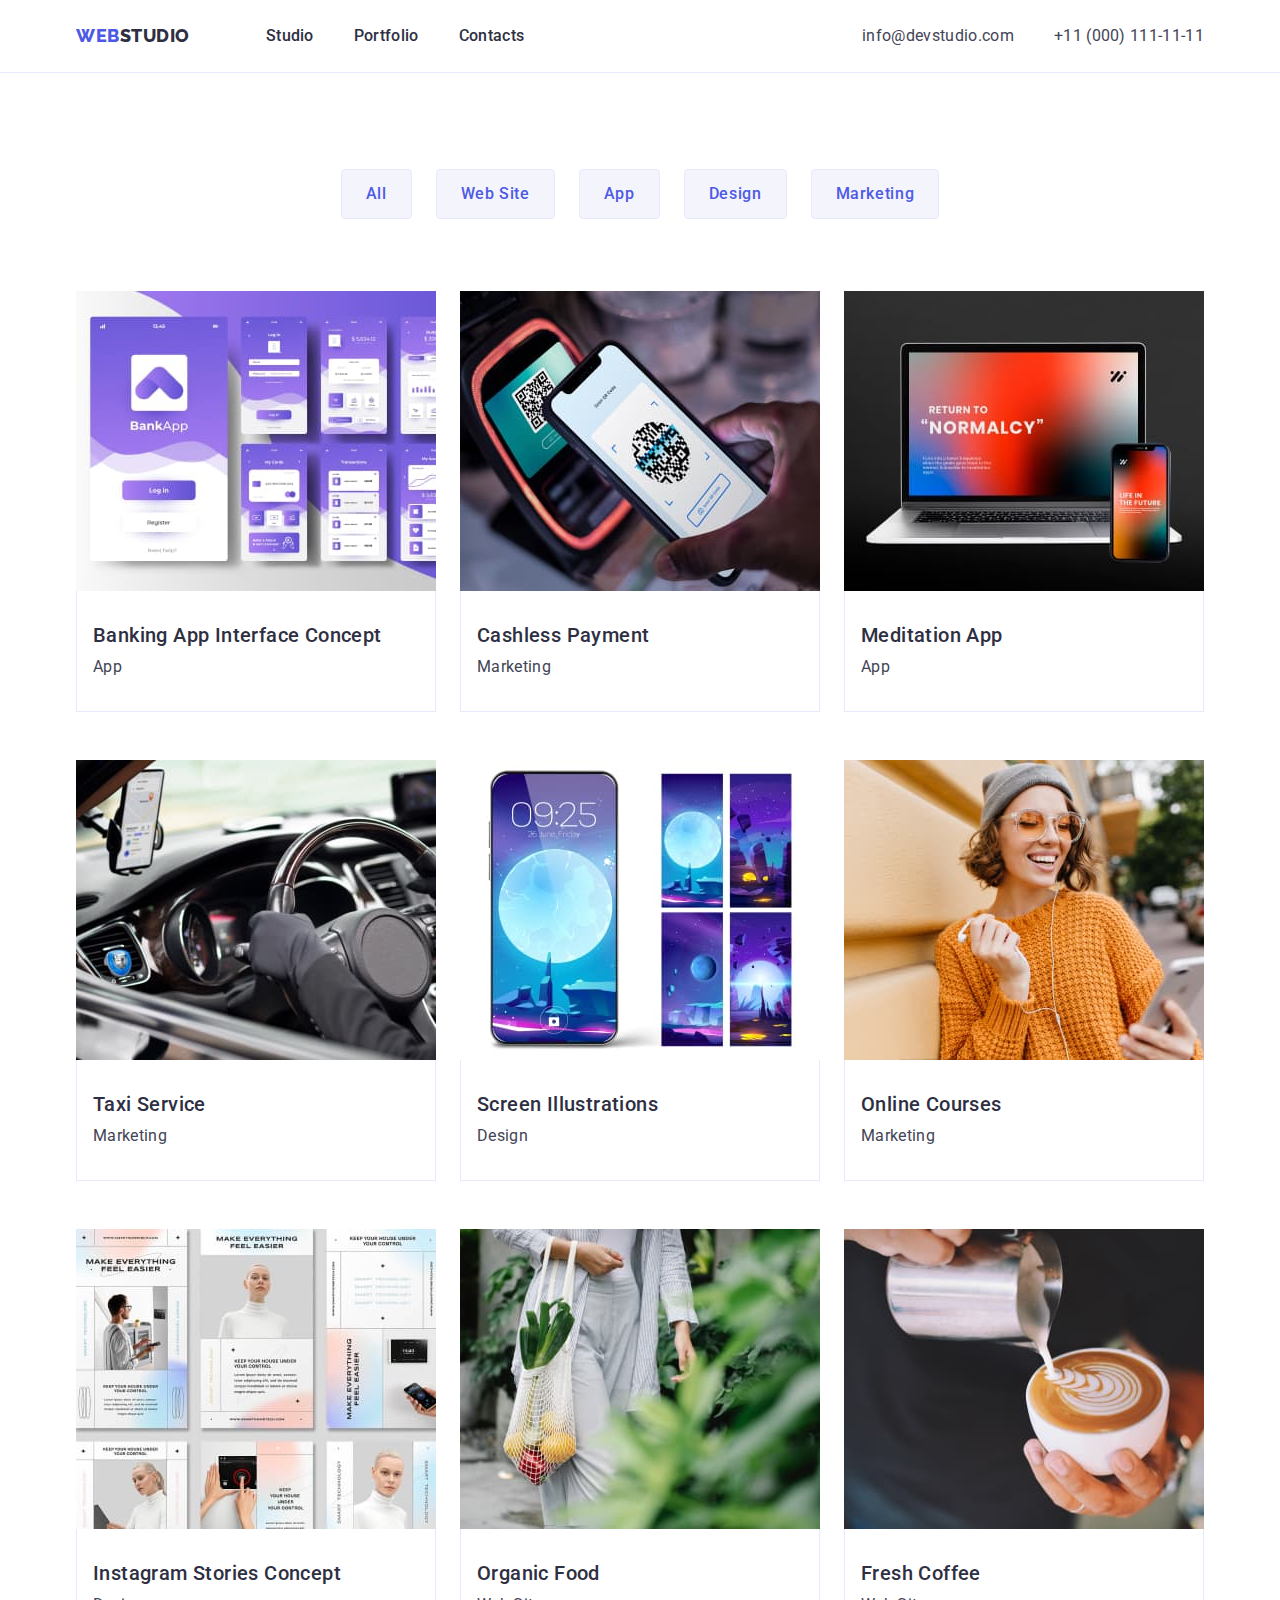
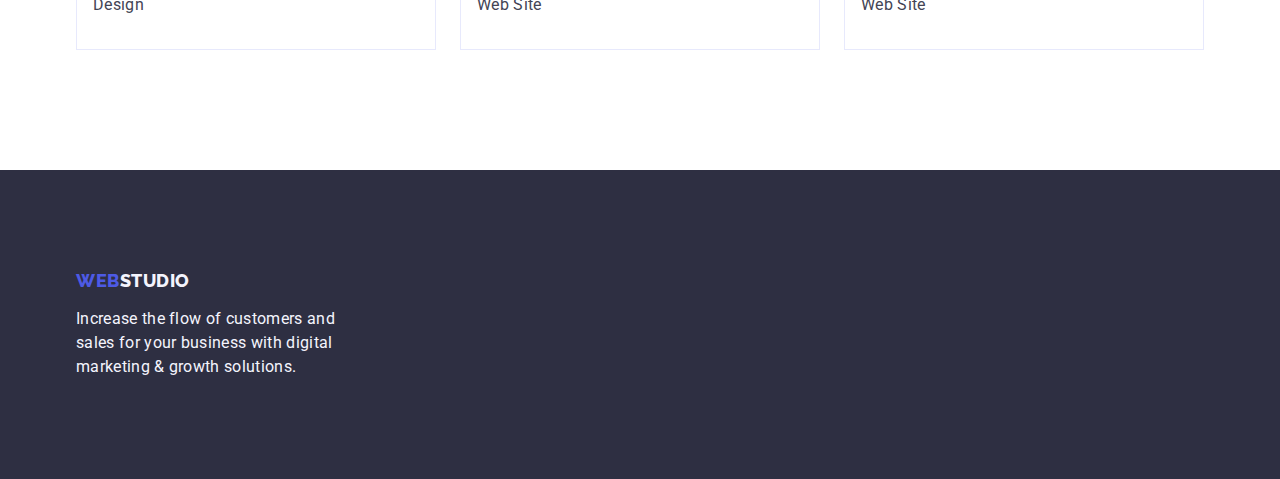
==== portfolio.html @ 6a28d592 "Initial commit" ====
<!DOCTYPE html>
<html lang="en">
<head>
    <meta charset="UTF-8">
    <meta name="viewport" content="width=device-width, initial-scale=1.0">
    <title>WebStudio-Portfolio</title>

    <link rel="preconnect" href="https://fonts.googleapis.com">
    <link rel="preconnect" href="https://fonts.gstatic.com" crossorigin>
    <link href="https://fonts.googleapis.com/css2?family=Raleway:wght@800&family=Roboto:wght@400;500;700&display=swap"
        rel="stylesheet">

    <link rel="stylesheet" href="https://cdn.jsdelivr.net/npm/modern-normalize@2.0.0/modern-normalize.min.css">

    <link rel="stylesheet" href="./css/styles.css">

    
</head>

<body>
<header class="header">

    <div class="header-container container">
        <nav class="nav-container">
            <a class="logo link" href="./index.html">Web<span class="second-part">Studio</span>
            </a>

            <ul class="list nav-list">
                <li><a href="./index.html" class="first-page link current">Studio</a></li>
                <li><a href="./portfolio.html" class="first-page link current">Portfolio</a></li>
                <li><a href="" class="first-page link current">Contacts</a></li>
            </ul>
        </nav>

        <address class="address list">
            <ul class="contacts list">
                <li><a class="link link email" href="mailto:info@devstudio.com">info@devstudio.com</a></li>
                <li><a class="link link email" href="tel:+110001111111">+11 (000) 111-11-11</a></li>
            </ul>
        </address>
    </div>

</header>
    
    <main>
        <section class="section-portfolio container">
            <div class="container">
                <h1 class="visually-hidden list-adv-title">Portfolio</h1>

                <ul class="list button-list">
                    <li><button class="button-portfolio all" type="button">All</button></li>
                    <li><button class="button-portfolio all" type="button">Web Site</button></li>
                    <li><button class="button-portfolio all" type="button">App</button></li>
                    <li><button class="button-portfolio all" type="button">Design</button></li>
                    <li><button class="button-portfolio all" type="button">Marketing</button></li>
                     </ul>
                
<!--second list in section-->

                <ul class="list cart-set-portfolio">
                    <li class="cart-set-filter"> <a class="link" href="">
                        <img src="./images/img8.jpg" alt="Design of different App interfaces" width="360">
                        <div class="filter-text">
                            <h2 class="link-title">Banking App Interface Concept</h2>
                            <p class="link-text">App</p>
                        </div></a>
                    </li>
                    <li class="cart-set-filter"> <a class="link" href="">
                        <img src="./images/img9.jpg" alt="A man makes payment with a help of cell phone" width="360">
                        <div class="filter-text">
                            <h2 class="link-title">Cashless Payment</h2>
                            <p class="link-text">Marketing</p>
                        </div></a>
                    </li>
                    <li class="cart-set-filter"> <a class="link" href="">
                        <img src="./images/img10.jpg" alt="Laptop with cell phone" width="360">
                        <div class="filter-text">
                            <h2 class="link-title">Meditation App</h2>
                            <p class="link-text">App</p>
                        </div></a>
                    </li>
                    <li class="cart-set-filter"> <a class="link" href="">
                        <img src="./images/img11.jpg" alt="A steering wheel with the hands of driver" width="360">
                        <div class="filter-text">
                            <h2 class="link-title">Taxi Service</h2>
                            <p class="link-text">Marketing</p>
                        </div></a>
                    </li>
                    <li class="cart-set-filter"><a class="link" href="">
                        <img src="./images/img12.jpg" alt="Iphone with different kind of phone screen wallpapers" width="360">
                        <div class="filter-text">
                            <h2 class="link-title">Screen Illustrations</h2>
                            <p class="link-text">Design</p>
                        </div></a>
                    </li>
                    <li class="cart-set-filter"><a class="link" href="">
                        <img src="./images/img13.jpg" alt="A girl wearing sunglasses and earphones is smiling to her phone" width="360">
                        <div class="filter-text">
                            <h2 class="link-title">Online Courses</h2>
                            <p class="link-text">Marketing</p>
                        </div></a>
                    </li>
                    <li class="cart-set-filter"> <a class="link" href="">
                        <img src="./images/img14.jpg" alt="Different designs of social-network with pictures of people" width="360">
                        <div class="filter-text">
                            <h2 class="link-title">Instagram Stories Concept</h2>
                            <p class="link-text">Design</p>
                        </div></a>
                    </li>
                    <li class="cart-set-filter"><a class="link" href="">
                        <img src="./images/img15.jpg" alt="A woman brings in the string bag vegetables" width="360">
                        <div class="filter-text">
                            <h2 class="link-title">Organic Food</h2>
                            <p class="link-text">Web Site</p>
                        </div></a>
                    </li>
                    <li class="cart-set-filter"><a class="link" href="">
                        <img src="./images/img16.jpg" alt="A cup of coffee with design of leave" width="360">
                        <div class="filter-text">
                            <h2 class="link-title">Fresh Coffee</h2>
                            <p class="link-text">Web Site</p>
                        </div></a>
                    </li>
                </ul>
            </div>
        </section>
    
    </main>
    
    <footer class="page-footer">
        <div class="container">
            <a class="logo link link-footer" href="./index.html">Web<span class="footer-second-part">Studio</span>
            </a>
            <p class="slogan">Increase the flow of customers and sales for your business with digital marketing &#38; growth
                solutions.</p>
        </div>
    </footer>
</body>

</html>
---- css/styles.css ----
:root {
    --brand-color: #4d5ae5;
    --primary-text-color: #434455;
    --title-text-color: #2E2F42;
    --background-color-main: white;
    --background-color-dark: #2E2F42;
    --background-color-cloud: #F4F4FD;
    --link-color-change: #404bbf;
    --cornflower: #E7E9FC;
    --indent: 24px;
    --items: 4;
    --items-portfolio: 3;
}

html {
    box-sizing: border-box;
}

*
*::before
*::after {
    box-sizing: inherit;
}
body {
    font-family: 'Roboto', sans-serif;
    color: #434455;
    background-color: var(--background-color-main);
    font-size: 16px;
    line-height: 1.5;
    letter-spacing: 0.32px;
}

section {
    padding: 120px 0;
}

h1,
h2,
h3,
h4,
h5,
h6,
p {
    margin: 0;
}

.container {
    margin: 0 auto;
    width: 1158px;
    padding-left: 15px;
    padding-right: 15px;
} 

img {
    display: block;
}

ul {
    padding: 0;
    margin: 0;
}

.visually-hidden {
    position: absolute;
    width: 1px;
    height: 1px;
    margin: -1px;
    border: 0;
    padding: 0;

    white-space: nowrap;
    clip-path: inset(100%);
    clip: rect(0 0 0 0);
    overflow: hidden;
}

.header {
    border-bottom: 1px solid #e7e9fc;
}

.header-container {
    display: flex;
    }


.nav-container {
    display: flex;
    align-items: center;
    margin-right: auto;
    }

.logo {
    font-family: 'Raleway', sans-serif;
    font-weight: 800;
    font-size: 18px;
    line-height: 1.17;
    letter-spacing: 0.03em;
    text-transform: uppercase;
    color: var(--brand-color);
}

.logo.link {
    text-decoration: none;
    margin: 0;
    margin-right: 76px;
    display: inline-block;
}
.second-part {
    color: var(--title-text-color);
}

.logo:hover {
    color: var(--brand-color);
}

.link {
    text-decoration: none;
    display: block;
}
.list {
    list-style: none;
}

.nav-list {
    display: flex;
    gap: 40px;
}

.first-page.link.current:hover,
.first-page.link.current:focus {
    color: #404bbf;
}
.list .link.current {
    color:var(--link-color-change)
}
.first-page.link.current {
    font-weight: 500;
    font-size: 16px;
    line-height: 1.5;
    letter-spacing: 0.02em;
    color: var(--title-text-color);
    padding: 24px 0;
}

.address.list {
    font-style: normal;
    font-family: 'Roboto', sans-serif;
    font-size: 16px;
    line-height: 1.5;
    letter-spacing: 0.32px;
    display: flex;
    align-items: center;
    justify-content: flex-end;
}

.contacts.list {
    display: flex;
    gap: 40px;
}

.contacts.list:not(:last-child) {
gap: 40px;
}

.link.link.email {
    line-height: 1.5;
    letter-spacing: 0.02em;
    color: var(--primary-text-color);
    padding: 24px 0;
}
.link.link.email:hover,
.link.link.email:focus {
    color: #404bbf;
}
.headline { 
    background-color: var(--title-text-color);
    padding: 188px 0;
}
.headline-title {
    font-size: 56px;
    line-height: 1.07;
    font-weight: 700;
    text-align: center;
    letter-spacing: 0.02em;
    color: white;
    max-width: 496px;
    margin-bottom: 48px;
    margin-left: auto;
    margin-right: auto;
}
.button.primary {
    background-color: #4D5AE5;
    font-family: 'Roboto', sans-serif;
    font-weight: 500;
    font-size: 16px;
    line-height: 1.5;
    letter-spacing: 0.04em;
    color: white;
    cursor: pointer;
    min-width: 169px;
    height: 56px;
    border: none;
    border-radius: 4px;
    padding: 16px 32px;
    display: block;
    margin: 0 auto;

    /* display: inline-flex;
    align-items: flex-start;
    gap: 10px; */
}
.button.primary:hover,
.button.primary:focus {
    background-color: #404BBF;
}

section.adv {
    padding: 120px 0 0 0;
}
.adv-container {
    width: 1128px;
}
.adv-table.list {
    list-style: none;
    width: 1128px;
    display: flex;
    gap: 24px;
}
.adv-title {
    visibility: hidden;
}

.adv-neighbour {
    width: calc((100%-72px)/4);
}

adv-neighbour:not(:last-child) {
    margin-right: 24px;
}

.adv-table-title {
    font-weight: 500;
    font-size: 20px;
    line-height: 1.2;
    letter-spacing: 0.02em;
    color: var(--title-text-color);
    margin-bottom: 8px;
}
.adv-text {
    font-size: 16px;
    line-height: 1.5;
    letter-spacing: 0.02em;
    color: var(--primary-text-color);
    width: 264px;
}
.section-title {
    font-size: 36px;
    line-height: 1.11;
    color: var(--title-text-color);
    text-align: center;
    letter-spacing: 0.02em;
    text-transform: capitalize;
    font-weight: 700;
    color: var(--title-text-color);
    margin-bottom: 72px;  
}

.work-samples-list {
    display: flex;
    gap: 24px;
}

.work-samples {
    width: calc((100%-3*16px)/3);
}

.section-team {
    background-color: #F4F4FD;
}
.section-title-team {
    font-size: 36px;
    line-height: 1.11;
    text-align: center;
    letter-spacing: 0.02em;
    text-transform: capitalize;
    color: var(--title-text-color);
    margin-bottom: 72px;
}

.section-img-team {
    background-color: #FFFFFF;
    width: calc((100%-3*24px)/4);
    border-radius: 0px 0px 4px 4px;

}

.team-member {
    padding: 32px 16px;
}

.list-heading {
    font-weight: 500;
    font-size: 20px;
    line-height: 1.2;
    letter-spacing: 0.02em;
    color: var(--title-text-color);
    text-align: center;
    margin-bottom: 8px;
}
.list-text {
    font-size: 16px;
    line-height: 1.5;
    letter-spacing: 0.02em;
    color: var(--primary-text-color);
    text-align: center;
}
 
.page-footer {
    background-color: var(--title-text-color);
    padding: 100px 0;
}

.footer-second-part {
    color: #f4f4fd;
    margin-bottom: 17.5px;
}

.logo.link.link-footer {
    margin-bottom: 16px;
}

.slogan {
    line-height: 1.5;
    color: var(--background-color-cloud);
    letter-spacing: 0.02em;
    max-width: 264px;
    display: flex;
    flex-direction: column;
    flex-shrink: 0;
}

/* FLEX GRID */

.cart-set {
display: flex;
flex-wrap: wrap;
gap: 24px;
row-gap: 48px;
}

.section-img-team.cart-set-item {
    width: calc((100% - 72px) / 4);
}

.cart-set-item {
    width: calc((100% - 72px) / 4);
}

.list.cart-set {
    display: flex;
    flex-wrap: wrap;
    gap: 24px;
}

/* Page Portfolio*/
    
.section-portfolio.container {
    padding: 96px 0 120px 0;
}

.button-portfolio.all{
    font-family: "Roboto", sans-serif;
    font-weight: 500;
    font-size: 16px;
    line-height: 1.5;
    letter-spacing: 0.04em;
    text-align: center;
    color: var(--brand-color);
    background-color: var(--background-color-cloud);
    cursor: pointer;
    padding: 12px 24px;
    border: 1px solid var(--cornflower);border-radius: 4px;  
}

.button-portfolio.all:hover,
.button-portfolio.all:focus {
    color: white;
    background-color: #404BBF;
    border: 1px solid transparent
}

.button-list {
    display: flex;
    justify-content: center;
    gap: 24px;
    margin-bottom: 72px;
}

.link-title {
    font-weight: 500;
    font-size: 20px;
    line-height: 1.2;
    letter-spacing: 0.02em;
    color:var(--background-color-dark);
    margin-bottom: 8px;
}

.list .link {
    text-decoration: none;
}
.link-text {
    font-size: 16px;
    line-height: 1.5;
    letter-spacing: 0.02em;
    color: var(--primary-text-color);
}

.filter-text {
    padding: 32px 16px;
    border: 1px solid #e7e9fc;
    border-top: none;
}

/* FLEX GRID PORTFOLIO */

.list.cart-set-portfolio {
    row-gap: 48px;
    display: flex;
    flex-wrap: wrap;
    column-gap: 24px;
}

.cart-set-filter {
    width: calc((100% - 48px) / 3);
}
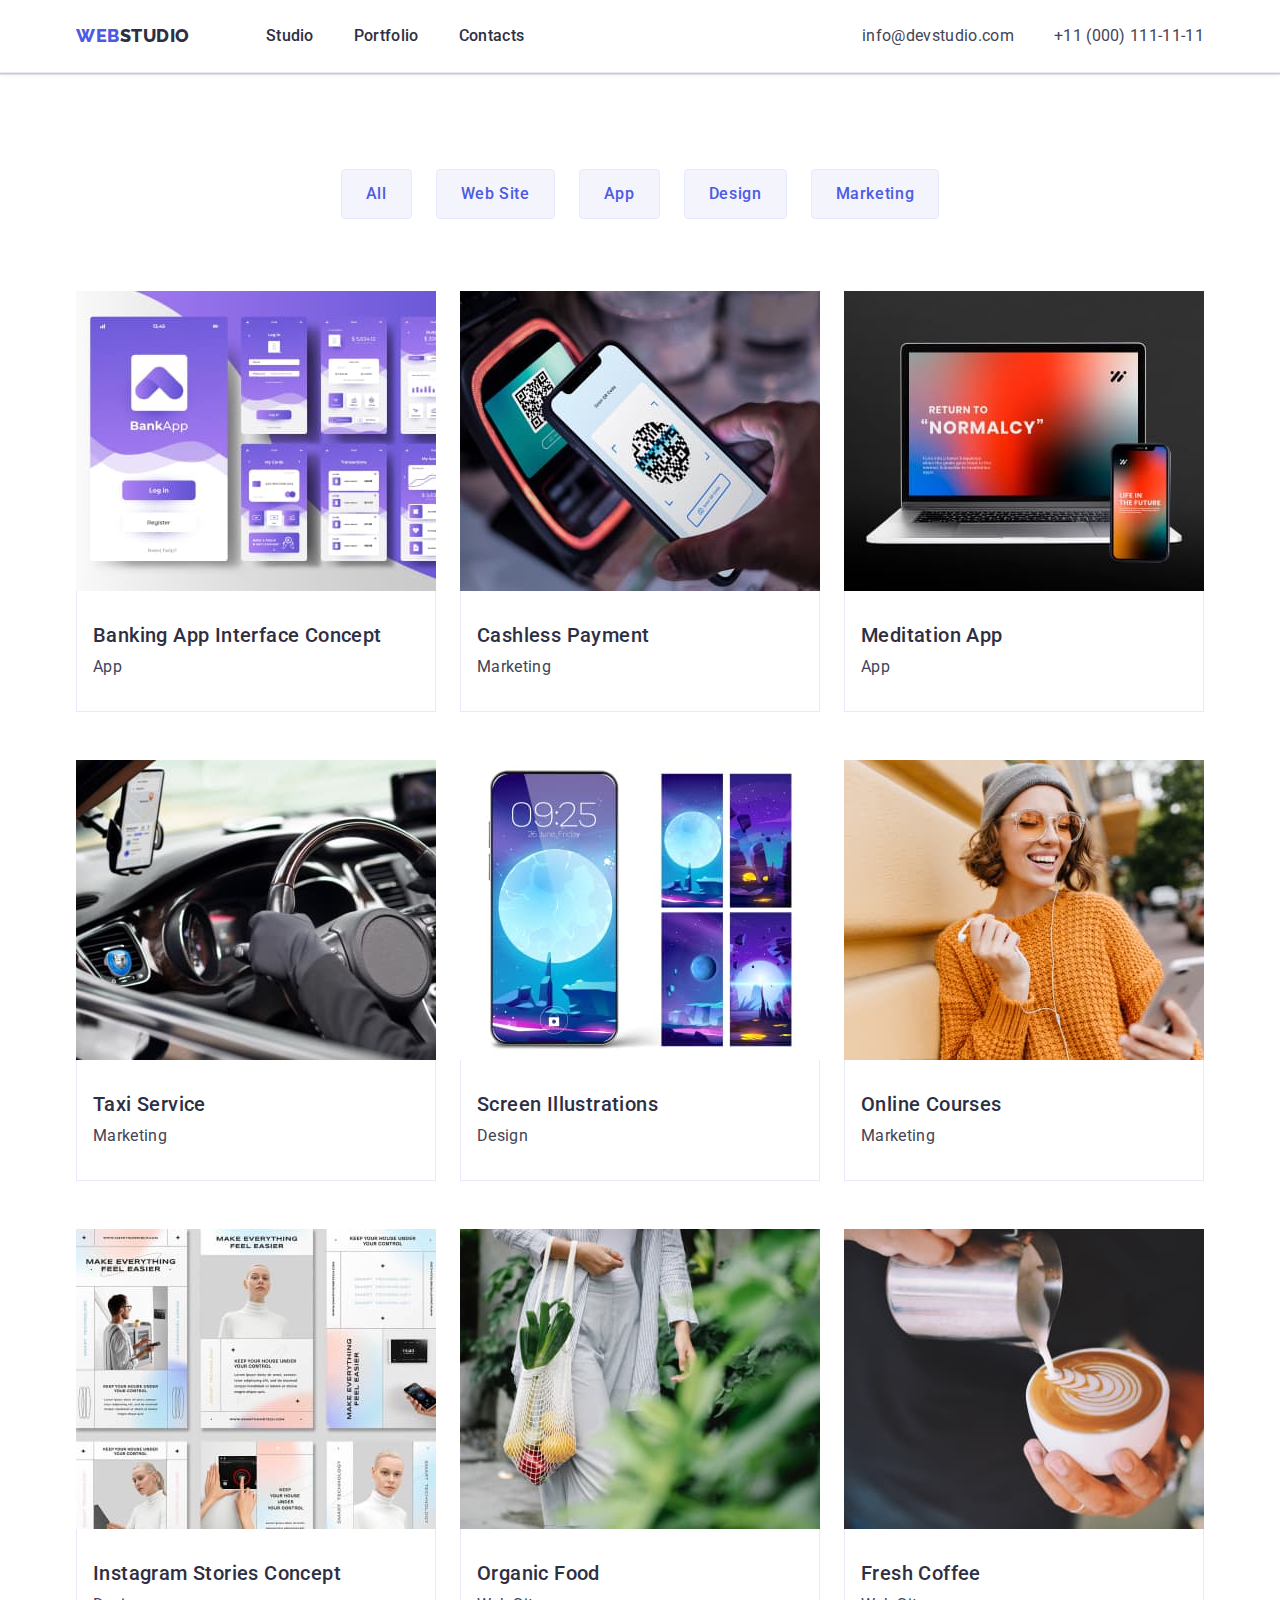
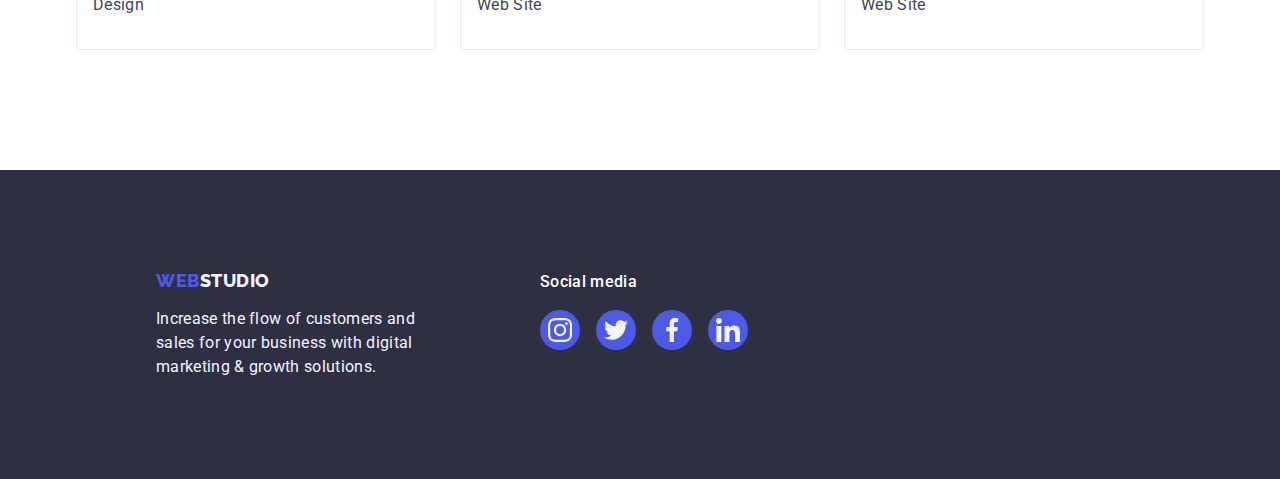
==== commit e10d798f: "before first check" ====
--- a/portfolio.html
+++ b/portfolio.html
@@ -128,12 +128,45 @@
     </main>
     
     <footer class="page-footer">
-        <div class="container">
+        <div class="footer-leftside">
             <a class="logo link link-footer" href="./index.html">Web<span class="footer-second-part">Studio</span>
             </a>
             <p class="slogan">Increase the flow of customers and sales for your business with digital marketing &#38; growth
                 solutions.</p>
         </div>
+        <div class="footer-rightside">
+            <p class="socials-text">Social media</p>
+            <ul class="social-media-footer list">
+                <li class="social-item">
+                    <a class="social-link" href="https://www.instagram.com/" target="_blank" rel="noopener no referrer">
+                        <svg class="social-media-icons" width="24" height="24">
+                            <use href="./images/icons.svg#icon-instagram"></use>
+                        </svg>
+                    </a>
+                </li>
+                <li class="social-item">
+                    <a class="social-link" href="https://twitter.com/" target="_blank" rel="noopener no referrer">
+                        <svg class="social-media-icons" width="24" height="24">
+                            <use href="./images/icons.svg#icon-twitter"></use>
+                        </svg>
+                    </a>
+                </li>
+                <li class="social-item">
+                    <a class="social-link" href="https://facebook.com/" target="_blank" rel="noopener no referrer">
+                        <svg class="social-media-icons" width="24" height="24">
+                            <use href="./images/icons.svg#icon-facebook"></use>
+                        </svg>
+                    </a>
+                </li>
+                <li class="social-item">
+                    <a class="social-link" href="https://linkedin.com/" target="_blank" rel="noopener no referrer">
+                        <svg class="social-media-icons" width="24" height="24">
+                            <use href="./images/icons.svg#icon-linkedin"></use>
+                        </svg>
+                    </a>
+                </li>
+            </ul>
+        </div>
     </footer>
 </body>
 
--- a/css/styles.css
+++ b/css/styles.css
@@ -7,6 +7,7 @@
     --background-color-cloud: #F4F4FD;
     --link-color-change: #404bbf;
     --cornflower: #E7E9FC;
+    --lightslate: #8E8F99;
     --indent: 24px;
     --items: 4;
     --items-portfolio: 3;
@@ -76,6 +77,10 @@
 
 .header {
     border-bottom: 1px solid #e7e9fc;
+    box-shadow: 0px 1px 6px 0px rgba(46, 47, 66, 0.08), 
+    0px 1px 1px 0px rgba(46, 47, 66, 0.16), 
+    0px 2px 1px 0px rgba(46, 47, 66, 0.08);
+
 }
 
 .header-container {
@@ -172,10 +177,18 @@
 .link.link.email:focus {
     color: #404bbf;
 }
-.headline { 
+
+.headline {
+    max-width: 1440px;
+    margin: 0 auto;
+    padding: 188px 0;
     background-color: var(--title-text-color);
-    padding: 188px 0;
-}
+    background-image: linear-gradient(#2e2f42b3, #2e2f42b3), url(../images/bg-img1.jpg);
+    background-position: center;
+    background-repeat: no-repeat;
+    background-size: cover;
+}
+
 .headline-title {
     font-size: 56px;
     line-height: 1.07;
@@ -204,10 +217,7 @@
     padding: 16px 32px;
     display: block;
     margin: 0 auto;
-
-    /* display: inline-flex;
-    align-items: flex-start;
-    gap: 10px; */
+    box-shadow: 0px 4px 4px 0px rgba(0, 0, 0, 0.15);
 }
 .button.primary:hover,
 .button.primary:focus {
@@ -236,6 +246,13 @@
 
 adv-neighbour:not(:last-child) {
     margin-right: 24px;
+}
+
+.adv-picture {
+    background: var(--cloud, #F4F4FD);
+    width: 264px;
+    border-radius: 4px;
+    padding: 24px 100px;
 }
 
 .adv-table-title {
@@ -291,13 +308,46 @@
     background-color: #FFFFFF;
     width: calc((100%-3*24px)/4);
     border-radius: 0px 0px 4px 4px;
-
 }
 
 .team-member {
     padding: 32px 16px;
 }
 
+.social-media {
+    display: flex;
+    justify-content: center;
+    gap: 24px;
+    margin-top: 8px;
+
+    /*width: 232px;
+    align-items: center;
+    margin-top: 8px;*/
+}
+
+.social-item {
+
+}
+
+.social-link {
+    display: flex;
+    justify-content: center;
+    align-items: center;
+    width: 40px;
+    height: 40px;
+    background-color: var(--brand-color);
+    border-radius: 50%;
+}
+
+.social-link:hover,
+.social-link:focus {
+    background-color: var(--link-color-change);
+}
+
+.social-media-icons {
+    fill: var(--background-color-cloud)
+}
+
 .list-heading {
     font-weight: 500;
     font-size: 20px;
@@ -314,10 +364,63 @@
     color: var(--primary-text-color);
     text-align: center;
 }
- 
+
+.section-customers {
+    width: 1128px;
+    margin: auto;
+}
+
+.customers-title {
+    color: var(--title-text-color);
+    text-align: center;
+    font-size: 36px;
+    font-family: Roboto;
+    font-style: normal;
+    font-weight: 700;
+    line-height: 40px;
+    letter-spacing: 0.72px;
+    text-transform: capitalize;
+    padding-bottom: 72px;
+}
+
+.customers-list {
+    display: flex;
+    align-items: flex-start;
+    gap: 24px;
+    width: 1128px;
+    margin: auto;
+}
+
+.customers-list:not(:last-child) {
+    gap: 24px;
+}
+
+.customer-item {
+    border-radius: 4px;
+    border: 1px solid var(--lightslate);
+    padding: 16px 32px;
+}
+
+.customer-item:hover, 
+.custom-item:focus {
+    border-color:var(--link-color-change);
+}
+
+.customer-logo {
+fill: var(--lightslate);
+}
+
+.customer-logo:hover,
+.customer-logo:focus {
+    fill: var(--link-color-change);
+}
+
 .page-footer {
+    display: flex;
     background-color: var(--title-text-color);
     padding: 100px 0;
+    width: 1440px;
+    margin: auto;
 }
 
 .footer-second-part {
@@ -337,6 +440,28 @@
     display: flex;
     flex-direction: column;
     flex-shrink: 0;
+}
+
+.socials-text {
+    font-size: 16px;
+    font-family: Roboto;
+    font-style: normal;
+    font-weight: 500;
+    line-height: 24px;
+    letter-spacing: 0.32px;
+    color: var(--background-color-main);
+    padding-bottom: 16px;
+}
+
+.social-media-footer {
+    display: flex;
+    width: 208px;
+    gap: 16px;
+}
+
+.footer-leftside {
+    padding-right: 120px; 
+    padding-left: 156px;
 }
 
 /* FLEX GRID */
@@ -350,6 +475,9 @@
 
 .section-img-team.cart-set-item {
     width: calc((100% - 72px) / 4);
+    box-shadow: 0px 2px 1px 0px rgba(46, 47, 66, 0.08),
+    0px 1px 1px 0px rgba(46, 47, 66, 0.16),
+    0px 1px 6px 0px rgba(46, 47, 66, 0.08);
 }
 
 .cart-set-item {
@@ -386,7 +514,10 @@
 .button-portfolio.all:focus {
     color: white;
     background-color: #404BBF;
-    border: 1px solid transparent
+    border: 1px solid transparent;
+    box-shadow: 0px 2px 2px 0px rgba(0, 0, 0, 0.12), 
+    0px 2px 1px 0px rgba(0, 0, 0, 0.08), 
+    0px 3px 1px 0px rgba(0, 0, 0, 0.10);
 }
 
 .button-list {
@@ -432,4 +563,11 @@
 
 .cart-set-filter {
     width: calc((100% - 48px) / 3);
+}
+
+.cart-set-filter:hover,
+.cart-set-filter:focus {
+    box-shadow: 0px 2px 1px 0px rgba(46, 47, 66, 0.08),
+    0px 1px 1px 0px rgba(46, 47, 66, 0.16),
+    0px 1px 6px 0px rgba(46, 47, 66, 0.08);
 }